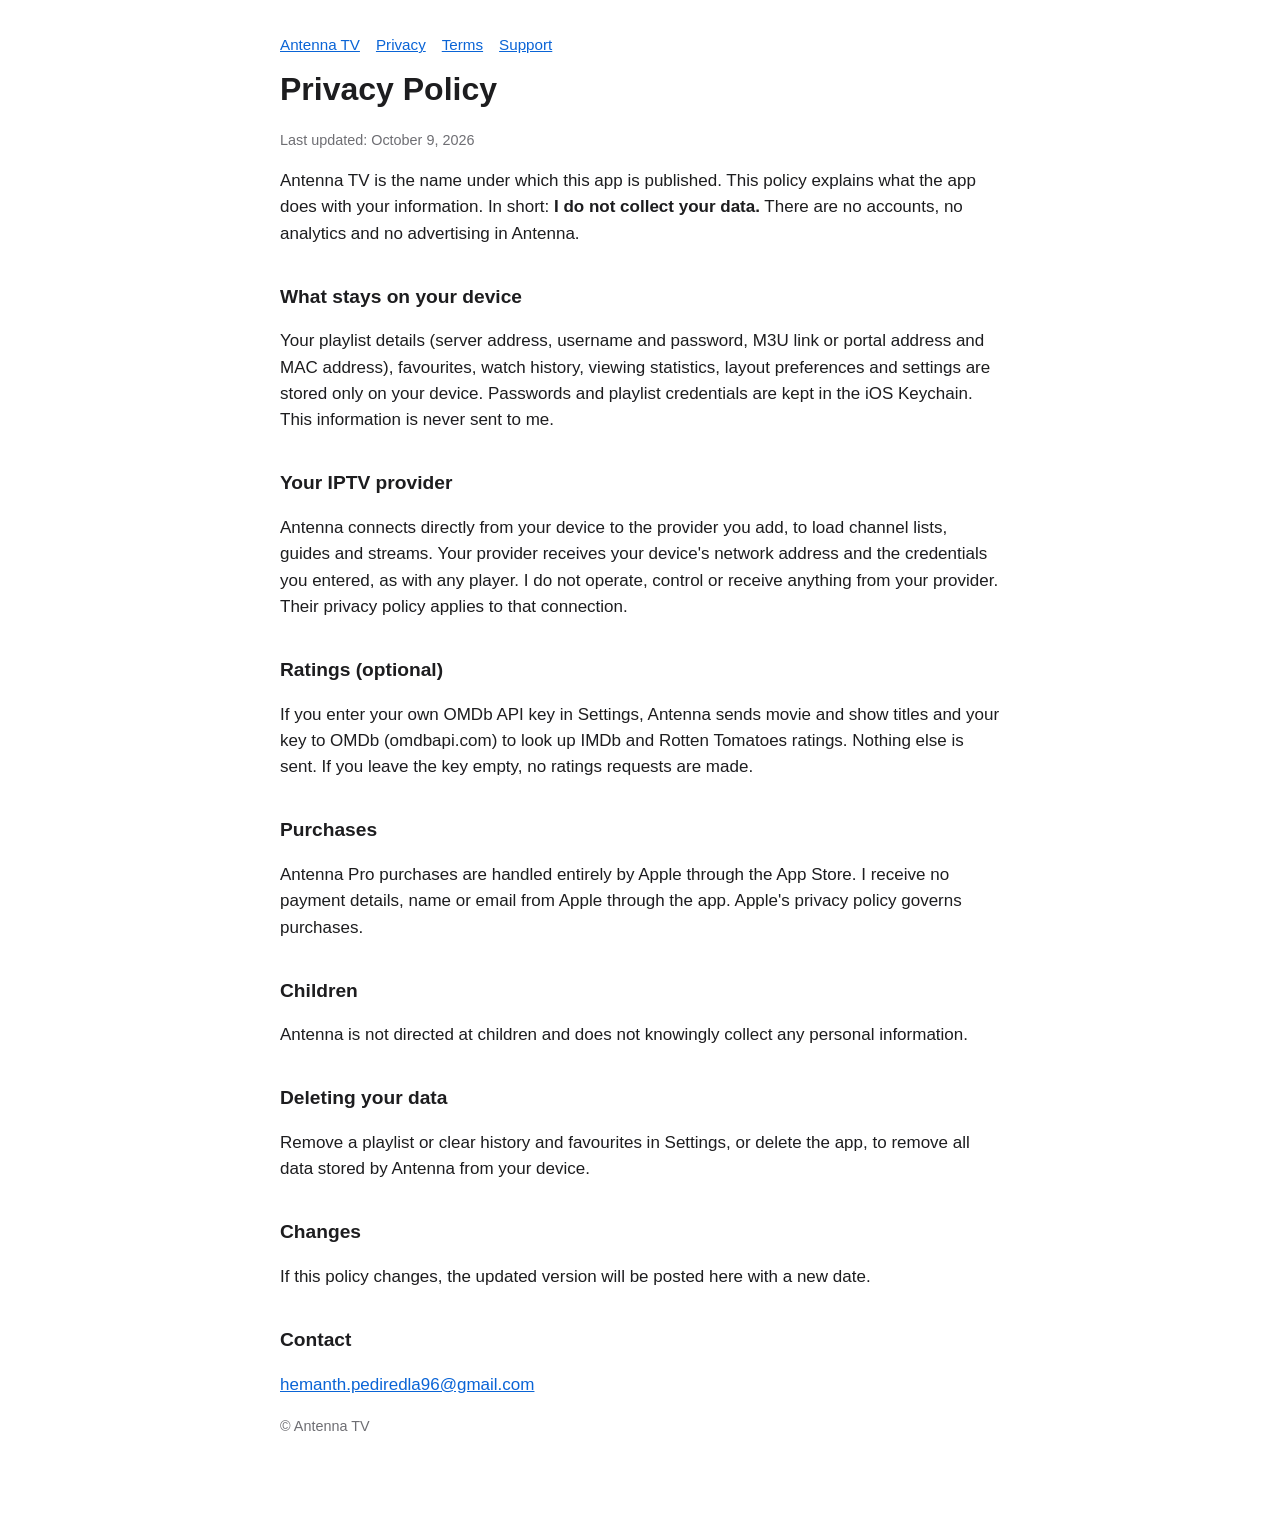
==== privacy.html @ 3e27599d "Add files via upload" ====
<!doctype html>
<html lang="en"><head><meta charset="utf-8"><meta name="viewport" content="width=device-width,initial-scale=1">
<title>Privacy Policy – Antenna TV</title>
<style>
:root{color-scheme:light dark;--bg:#fff;--fg:#1d1d1f;--mut:#6e6e73;--ac:#0a64d6}
@media(prefers-color-scheme:dark){:root{--bg:#111;--fg:#f2f2f2;--mut:#a1a1a6;--ac:#6cb0ff}}
body{margin:0;background:var(--bg);color:var(--fg);font:17px/1.55 -apple-system,BlinkMacSystemFont,"Segoe UI",Roboto,sans-serif}
main{max-width:720px;margin:0 auto;padding:32px 20px 64px}
h1{font-size:2rem;margin:.2em 0}h2{font-size:1.2rem;margin-top:1.8em}
a{color:var(--ac)}.mut{color:var(--mut);font-size:.9rem}
nav a{margin-right:16px;font-size:.95rem}
</style></head><body><main>
<nav><a href="index.html">Antenna TV</a><a href="privacy.html">Privacy</a><a href="terms.html">Terms</a><a href="support.html">Support</a></nav>
<h1>Privacy Policy</h1>
<p class="mut">Last updated: October 9, 2026</p>
<p>Antenna TV is the name under which this app is published. This policy explains what the app does with your information. In short: <strong>I do not collect your data.</strong> There are no accounts, no analytics and no advertising in Antenna.</p>
<h2>What stays on your device</h2>
<p>Your playlist details (server address, username and password, M3U link or portal address and MAC address), favourites, watch history, viewing statistics, layout preferences and settings are stored only on your device. Passwords and playlist credentials are kept in the iOS Keychain. This information is never sent to me.</p>
<h2>Your IPTV provider</h2>
<p>Antenna connects directly from your device to the provider you add, to load channel lists, guides and streams. Your provider receives your device's network address and the credentials you entered, as with any player. I do not operate, control or receive anything from your provider. Their privacy policy applies to that connection.</p>
<h2>Ratings (optional)</h2>
<p>If you enter your own OMDb API key in Settings, Antenna sends movie and show titles and your key to OMDb (omdbapi.com) to look up IMDb and Rotten Tomatoes ratings. Nothing else is sent. If you leave the key empty, no ratings requests are made.</p>
<h2>Purchases</h2>
<p>Antenna Pro purchases are handled entirely by Apple through the App Store. I receive no payment details, name or email from Apple through the app. Apple's privacy policy governs purchases.</p>
<h2>Children</h2>
<p>Antenna is not directed at children and does not knowingly collect any personal information.</p>
<h2>Deleting your data</h2>
<p>Remove a playlist or clear history and favourites in Settings, or delete the app, to remove all data stored by Antenna from your device.</p>
<h2>Changes</h2>
<p>If this policy changes, the updated version will be posted here with a new date.</p>
<h2>Contact</h2>
<p><a href="mailto:hemanth.pediredla96@gmail.com">hemanth.pediredla96@gmail.com</a></p>
<p class="mut">© Antenna TV</p>
</main></body></html>
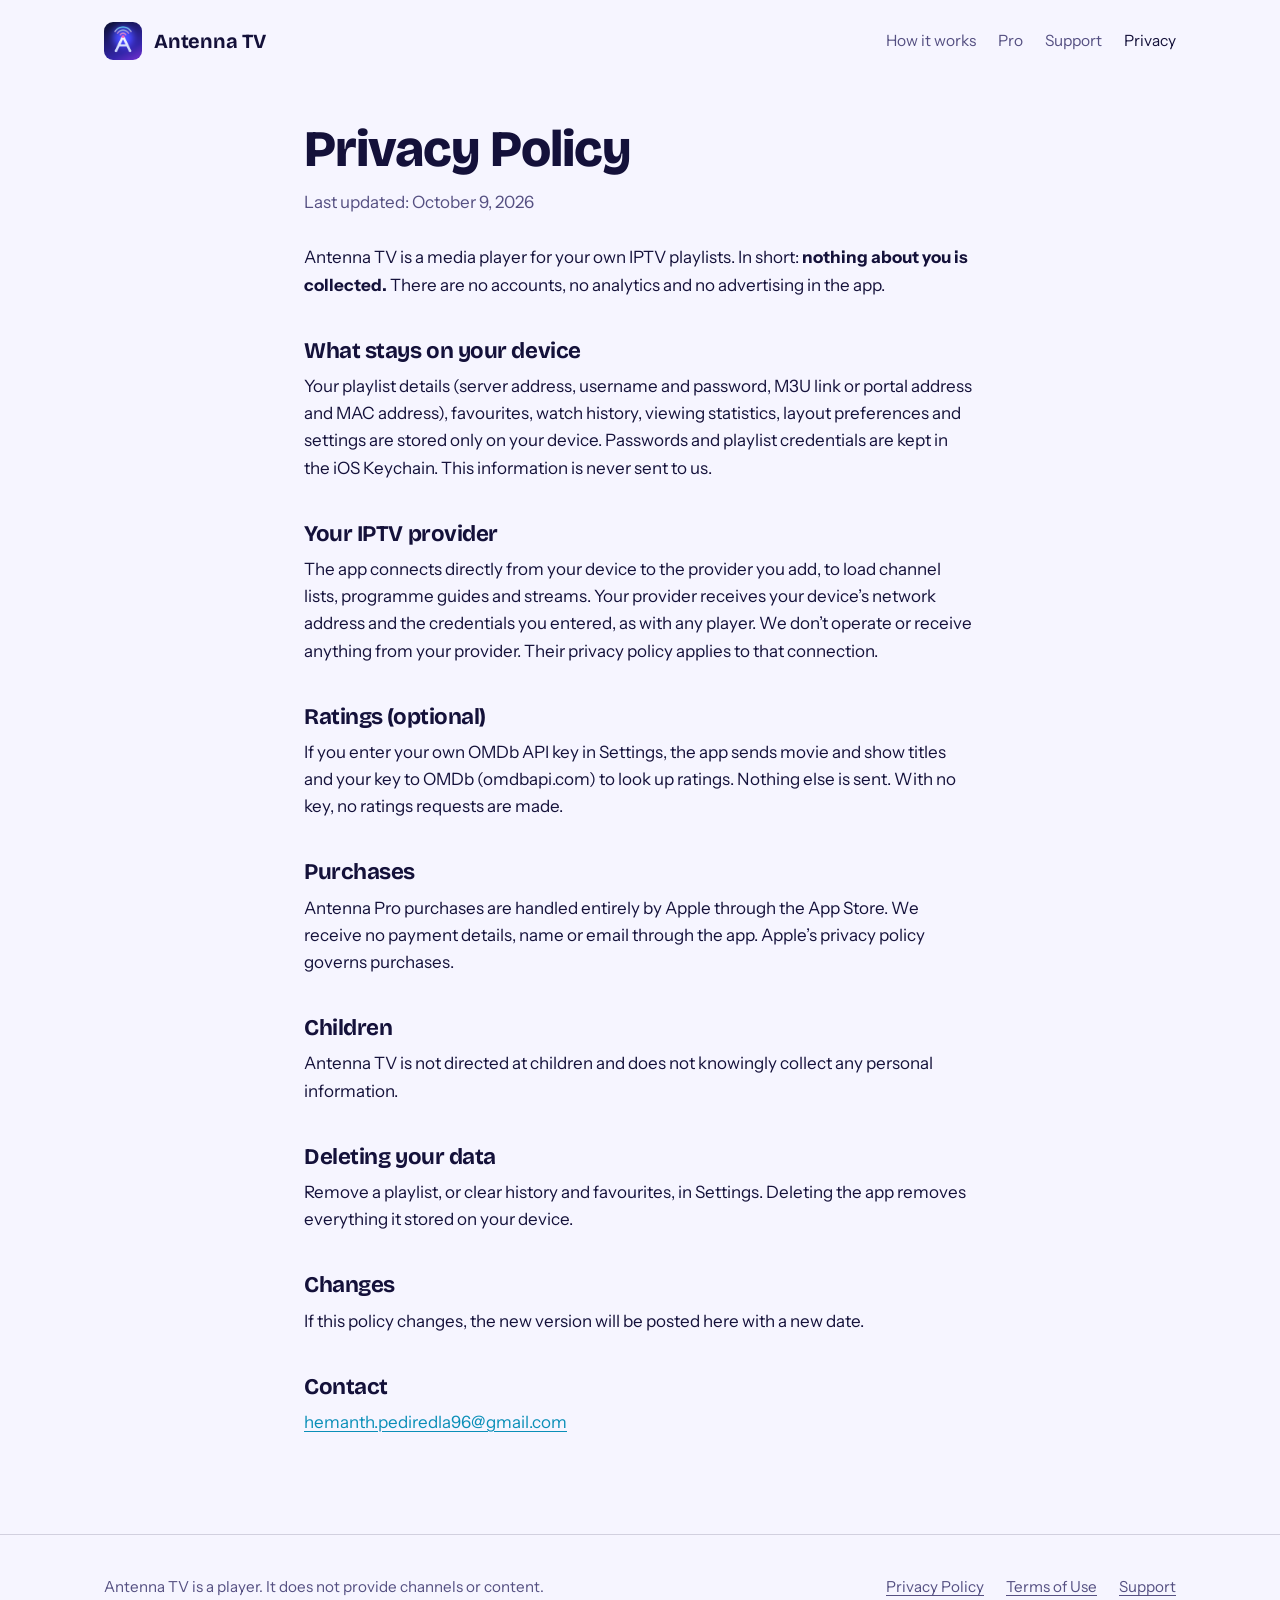
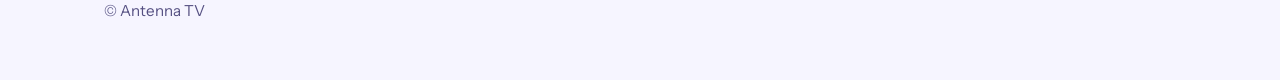
==== commit f2552ba1: "Add files via upload" ====
--- a/privacy.html
+++ b/privacy.html
@@ -1,34 +1,28 @@
 <!doctype html>
 <html lang="en"><head><meta charset="utf-8"><meta name="viewport" content="width=device-width,initial-scale=1">
-<title>Privacy Policy – Antenna TV</title>
-<style>
-:root{color-scheme:light dark;--bg:#fff;--fg:#1d1d1f;--mut:#6e6e73;--ac:#0a64d6}
-@media(prefers-color-scheme:dark){:root{--bg:#111;--fg:#f2f2f2;--mut:#a1a1a6;--ac:#6cb0ff}}
-body{margin:0;background:var(--bg);color:var(--fg);font:17px/1.55 -apple-system,BlinkMacSystemFont,"Segoe UI",Roboto,sans-serif}
-main{max-width:720px;margin:0 auto;padding:32px 20px 64px}
-h1{font-size:2rem;margin:.2em 0}h2{font-size:1.2rem;margin-top:1.8em}
-a{color:var(--ac)}.mut{color:var(--mut);font-size:.9rem}
-nav a{margin-right:16px;font-size:.95rem}
-</style></head><body><main>
-<nav><a href="index.html">Antenna TV</a><a href="privacy.html">Privacy</a><a href="terms.html">Terms</a><a href="support.html">Support</a></nav>
-<h1>Privacy Policy</h1>
-<p class="mut">Last updated: October 9, 2026</p>
-<p>Antenna TV is the name under which this app is published. This policy explains what the app does with your information. In short: <strong>I do not collect your data.</strong> There are no accounts, no analytics and no advertising in Antenna.</p>
+<title>Privacy Policy – Antenna TV</title><meta name="description" content="What Antenna TV does with your information.">
+<link rel="icon" type="image/png" href="[data-uri]">
+<link rel="preconnect" href="https://fonts.googleapis.com"><link rel="preconnect" href="https://fonts.gstatic.com" crossorigin>
+<link href="https://fonts.googleapis.com/css2?family=Bricolage+Grotesque:opsz,wght@12..96,500;12..96,700;12..96,800&family=Instrument+Sans:wght@400;500;600&display=swap" rel="stylesheet">
+<link rel="stylesheet" href="site.css"></head><body>
+<header class="wrap"><div class="bar"><a class="brand" href="index.html"><span class="logo" aria-hidden="true"></span>Antenna TV</a>
+<nav aria-label="Main"><a href="index.html#how">How it works</a><a href="index.html#pro">Pro</a><a href="support.html">Support</a><a href="privacy.html" aria-current="page">Privacy</a></nav></div></header>
+<main class="doc"><div class="wrap"><h1>Privacy Policy</h1><p class="when">Last updated: October 9, 2026</p>
+<p>Antenna TV is a media player for your own IPTV playlists. In short: <strong>nothing about you is collected.</strong> There are no accounts, no analytics and no advertising in the app.</p>
 <h2>What stays on your device</h2>
-<p>Your playlist details (server address, username and password, M3U link or portal address and MAC address), favourites, watch history, viewing statistics, layout preferences and settings are stored only on your device. Passwords and playlist credentials are kept in the iOS Keychain. This information is never sent to me.</p>
+<p>Your playlist details (server address, username and password, M3U link or portal address and MAC address), favourites, watch history, viewing statistics, layout preferences and settings are stored only on your device. Passwords and playlist credentials are kept in the iOS Keychain. This information is never sent to us.</p>
 <h2>Your IPTV provider</h2>
-<p>Antenna connects directly from your device to the provider you add, to load channel lists, guides and streams. Your provider receives your device's network address and the credentials you entered, as with any player. I do not operate, control or receive anything from your provider. Their privacy policy applies to that connection.</p>
+<p>The app connects directly from your device to the provider you add, to load channel lists, programme guides and streams. Your provider receives your device’s network address and the credentials you entered, as with any player. We don’t operate or receive anything from your provider. Their privacy policy applies to that connection.</p>
 <h2>Ratings (optional)</h2>
-<p>If you enter your own OMDb API key in Settings, Antenna sends movie and show titles and your key to OMDb (omdbapi.com) to look up IMDb and Rotten Tomatoes ratings. Nothing else is sent. If you leave the key empty, no ratings requests are made.</p>
+<p>If you enter your own OMDb API key in Settings, the app sends movie and show titles and your key to OMDb (omdbapi.com) to look up ratings. Nothing else is sent. With no key, no ratings requests are made.</p>
 <h2>Purchases</h2>
-<p>Antenna Pro purchases are handled entirely by Apple through the App Store. I receive no payment details, name or email from Apple through the app. Apple's privacy policy governs purchases.</p>
+<p>Antenna Pro purchases are handled entirely by Apple through the App Store. We receive no payment details, name or email through the app. Apple’s privacy policy governs purchases.</p>
 <h2>Children</h2>
-<p>Antenna is not directed at children and does not knowingly collect any personal information.</p>
+<p>Antenna TV is not directed at children and does not knowingly collect any personal information.</p>
 <h2>Deleting your data</h2>
-<p>Remove a playlist or clear history and favourites in Settings, or delete the app, to remove all data stored by Antenna from your device.</p>
+<p>Remove a playlist, or clear history and favourites, in Settings. Deleting the app removes everything it stored on your device.</p>
 <h2>Changes</h2>
-<p>If this policy changes, the updated version will be posted here with a new date.</p>
+<p>If this policy changes, the new version will be posted here with a new date.</p>
 <h2>Contact</h2>
-<p><a href="mailto:hemanth.pediredla96@gmail.com">hemanth.pediredla96@gmail.com</a></p>
-<p class="mut">© Antenna TV</p>
-</main></body></html>
+<p><a href="mailto:hemanth.pediredla96@gmail.com">hemanth.pediredla96@gmail.com</a></p></div></main><footer><div class="wrap"><div>Antenna TV is a player. It does not provide channels or content.<br>© Antenna TV</div>
+<nav aria-label="Legal"><a href="privacy.html">Privacy Policy</a><a href="terms.html">Terms of Use</a><a href="support.html">Support</a></nav></div></footer></body></html>
--- a/site.css
+++ b/site.css
@@ -0,0 +1,131 @@
+:root{
+  --bg:#0f0c33; --bg2:#171250; --ink:#f1efff; --mute:#a9a4d6; --line:rgba(241,239,255,.14);
+  --violet:#6a4cff; --cyan:#4fd8ff; --pink:#ff5fb8; --btn:#f1efff; --btnink:#0f0c33;
+  --panel:rgba(255,255,255,.05);
+}
+@media (prefers-color-scheme: light){
+  :root{ --bg:#f6f5ff; --bg2:#ebe8ff; --ink:#14113a; --mute:#555082; --line:rgba(20,17,58,.16);
+    --violet:#4a30d8; --cyan:#0a8fb8; --pink:#c42a86; --btn:#14113a; --btnink:#f6f5ff; --panel:rgba(20,17,58,.04);}
+}
+*{box-sizing:border-box}
+html{scroll-behavior:smooth}
+body{margin:0;background:var(--bg);color:var(--ink);font:400 1.0625rem/1.6 "Instrument Sans",system-ui,-apple-system,"Segoe UI",sans-serif;-webkit-font-smoothing:antialiased}
+h1,h2,h3{font-family:"Bricolage Grotesque","Instrument Sans",system-ui,sans-serif;line-height:1.08;margin:0;letter-spacing:-.02em}
+a{color:var(--cyan);text-underline-offset:3px}
+a:focus-visible,button:focus-visible,summary:focus-visible{outline:3px solid var(--cyan);outline-offset:3px;border-radius:6px}
+.wrap{max-width:1120px;margin:0 auto;padding:0 24px}
+
+/* top bar */
+.bar{display:flex;align-items:center;justify-content:space-between;padding:22px 0}
+.brand{display:flex;align-items:center;gap:12px;color:var(--ink);text-decoration:none;font:700 1.25rem "Bricolage Grotesque",sans-serif;letter-spacing:-.01em}
+.bar nav{display:flex;gap:22px}
+.bar nav a{color:var(--mute);text-decoration:none;font-size:.97rem}
+.bar nav a:hover,.bar nav a[aria-current]{color:var(--ink)}
+
+/* hero */
+.hero{position:relative;overflow:hidden;background:
+  radial-gradient(900px 520px at 78% 38%,rgba(106,76,255,.55),transparent 70%),var(--bg)}
+.hero .wrap{display:grid;grid-template-columns:1.05fr .95fr;gap:40px;align-items:center;padding-top:36px;padding-bottom:96px;min-height:640px}
+.hero h1{font-size:clamp(2.6rem,6.2vw,4.9rem);font-weight:800;max-width:11ch}
+.hero p.lede{font-size:1.2rem;color:var(--mute);max-width:34rem;margin:26px 0 0}
+.hero p.lede strong{color:var(--ink);font-weight:600}
+.actions{display:flex;flex-wrap:wrap;gap:14px;margin-top:34px;align-items:center}
+.btn{display:inline-block;background:var(--btn);color:var(--btnink);padding:14px 22px;border-radius:12px;font-weight:600;text-decoration:none}
+.btn.quiet{background:transparent;color:var(--ink);border:1px solid var(--line)}
+.soon{color:var(--mute);font-size:.95rem}
+
+.stage{position:relative;display:flex;flex-direction:column;align-items:center}
+.rings{width:min(100%,470px);height:auto;margin-bottom:-34px;pointer-events:none}
+.rings path{fill:none;stroke-width:15;stroke-linecap:round;stroke-dasharray:1;stroke-dashoffset:1;animation:draw 1.6s cubic-bezier(.2,.7,.2,1) .3s forwards}
+.rings path:nth-child(2){animation-delay:.55s}.rings path:nth-child(3){animation-delay:.8s}
+@keyframes draw{to{stroke-dashoffset:0}}
+@media (prefers-reduced-motion:reduce){.rings path{animation:none;stroke-dashoffset:0}}
+
+/* phone */
+.phone{position:relative;width:280px;aspect-ratio:280/580;border-radius:46px;padding:11px;background:#0a0826;box-shadow:0 0 0 2px #2b2780,0 40px 90px rgba(0,0,0,.55)}
+.screen{height:100%;border-radius:36px;overflow:hidden;background:#0d0a2c;color:#f1efff;padding:42px 14px 14px;position:relative;font-size:12px;line-height:1.3}
+.screen:before{content:"";position:absolute;top:10px;left:50%;width:84px;height:24px;margin-left:-42px;border-radius:14px;background:#04031a}
+.s-top{display:flex;justify-content:space-between;align-items:center;margin-bottom:10px;font:700 15px "Bricolage Grotesque",sans-serif}
+.s-top span{font:500 11px "Instrument Sans";color:#a9a4d6}
+.s-hero{height:112px;border-radius:14px;padding:12px;display:flex;flex-direction:column;justify-content:flex-end;background:linear-gradient(160deg,rgba(15,12,51,0) 30%,rgba(15,12,51,.9)),linear-gradient(135deg,#ff8a5f,#d6338e 45%,#4a30d8)}
+.s-hero b{font:800 18px "Bricolage Grotesque",sans-serif}
+.s-hero small{color:#e6e2ff}
+.s-play{margin-top:8px;align-self:flex-start;background:#f1efff;color:#0f0c33;font-weight:700;border-radius:8px;padding:5px 12px;font-size:11px}
+.s-row{margin:14px 0 6px;font:700 12.5px "Bricolage Grotesque",sans-serif}
+.s-tiles{display:grid;grid-template-columns:repeat(3,1fr);gap:7px}
+.t{aspect-ratio:2/3;border-radius:9px;padding:6px;display:flex;align-items:flex-end;font-size:9.5px;font-weight:600;line-height:1.15}
+.t1{background:linear-gradient(160deg,#2b6fff,#0b1f66)}
+.t2{background:linear-gradient(160deg,#ffb35c,#a63a12)}
+.t3{background:linear-gradient(160deg,#35d0b0,#0b4f55)}
+.t4{background:linear-gradient(160deg,#b06bff,#33177a)}
+.t5{background:linear-gradient(160deg,#ff6b8b,#6a1239)}
+.t6{background:linear-gradient(160deg,#59c8ff,#1b3a8a)}
+.s-live{display:grid;grid-template-columns:repeat(3,1fr);gap:7px}
+.c{border-radius:9px;background:rgba(255,255,255,.08);padding:7px;min-height:52px}
+.c i{display:block;height:3px;border-radius:2px;background:rgba(255,255,255,.18);margin-top:7px;position:relative}
+.c i:after{content:"";position:absolute;left:0;top:0;height:3px;border-radius:2px;background:#4fd8ff;width:var(--p,50%)}
+.s-tab{position:absolute;left:14px;right:14px;bottom:12px;display:flex;justify-content:space-around;background:rgba(255,255,255,.1);border-radius:16px;padding:9px 0;font-size:10px;color:#cfcaf5}
+.s-tab b{color:#fff}
+
+/* sections */
+section{padding:84px 0;border-top:1px solid var(--line)}
+section h2{font-size:clamp(1.9rem,3.6vw,2.8rem);font-weight:750;max-width:20ch}
+.intro{color:var(--mute);max-width:40rem;margin:18px 0 0}
+.split{display:grid;grid-template-columns:.9fr 1.1fr;gap:56px;align-items:start}
+dl.sources{margin:0}
+dl.sources div{padding:20px 0;border-bottom:1px solid var(--line)}
+dl.sources div:first-child{padding-top:0}
+dl.sources dt{font:700 1.3rem "Bricolage Grotesque",sans-serif}
+dl.sources dd{margin:6px 0 0;color:var(--mute)}
+.cols{display:grid;grid-template-columns:repeat(3,1fr);gap:48px;margin-top:44px}
+.cols h3{font-size:1.45rem;margin-bottom:10px}
+.cols p{margin:0;color:var(--mute)}
+.cols ul{margin:12px 0 0;padding-left:1.1rem;color:var(--mute)}
+.cols li{margin:4px 0}
+
+table{width:100%;border-collapse:collapse;margin-top:36px}
+th,td{text-align:left;padding:14px 12px;border-bottom:1px solid var(--line);vertical-align:top}
+th{font:700 1rem "Bricolage Grotesque",sans-serif}
+td.y{color:var(--cyan);font-weight:600}
+td.n{color:var(--mute)}
+.prices{display:flex;flex-wrap:wrap;gap:36px;margin-top:40px}
+.prices div b{display:block;font:800 2.1rem "Bricolage Grotesque",sans-serif;letter-spacing:-.02em}
+.prices div span{color:var(--mute);font-size:.97rem}
+.fine{color:var(--mute);font-size:.9rem;margin-top:20px;max-width:42rem}
+
+details{border-bottom:1px solid var(--line);padding:18px 0}
+details:first-of-type{border-top:1px solid var(--line);margin-top:30px}
+summary{cursor:pointer;font:650 1.15rem "Bricolage Grotesque",sans-serif;list-style:none}
+summary::-webkit-details-marker{display:none}
+summary:after{content:"+";float:right;color:var(--mute)}
+details[open] summary:after{content:"–"}
+details p{margin:12px 0 0;color:var(--mute);max-width:46rem}
+
+footer{border-top:1px solid var(--line);padding:40px 0 56px;color:var(--mute);font-size:.95rem}
+footer .wrap{display:flex;flex-wrap:wrap;gap:16px 36px;justify-content:space-between}
+footer nav{display:flex;gap:22px;flex-wrap:wrap}
+footer a{color:var(--mute)}footer a:hover{color:var(--ink)}
+
+/* document pages */
+.doc{padding:40px 0 88px}
+.doc .wrap{max-width:720px}
+.doc h1{font-size:clamp(2.2rem,5vw,3.2rem);font-weight:800}
+.doc .when{color:var(--mute);margin:12px 0 28px}
+.doc h2{font-size:1.4rem;margin:40px 0 8px;font-weight:700;max-width:none}
+.doc p,.doc li{max-width:68ch}
+.doc p{margin:10px 0}
+.doc ul{padding-left:1.2rem}
+.doc a{color:var(--cyan)}
+
+@media (max-width:900px){
+  .hero .wrap{grid-template-columns:1fr;padding-bottom:64px;min-height:0}
+  .stage{margin-top:28px}
+  .split{grid-template-columns:1fr;gap:36px}
+  .cols{grid-template-columns:1fr;gap:34px}
+  .bar nav{gap:16px}
+}
+@media (max-width:520px){.bar nav a:nth-child(n+3){display:none}.prices{gap:24px}}
+
+.s-tiles.wide .t{aspect-ratio:4/3}
+
+.logo{display:block;width:38px;height:38px;border-radius:9px;background:url([data-uri]) center/cover}
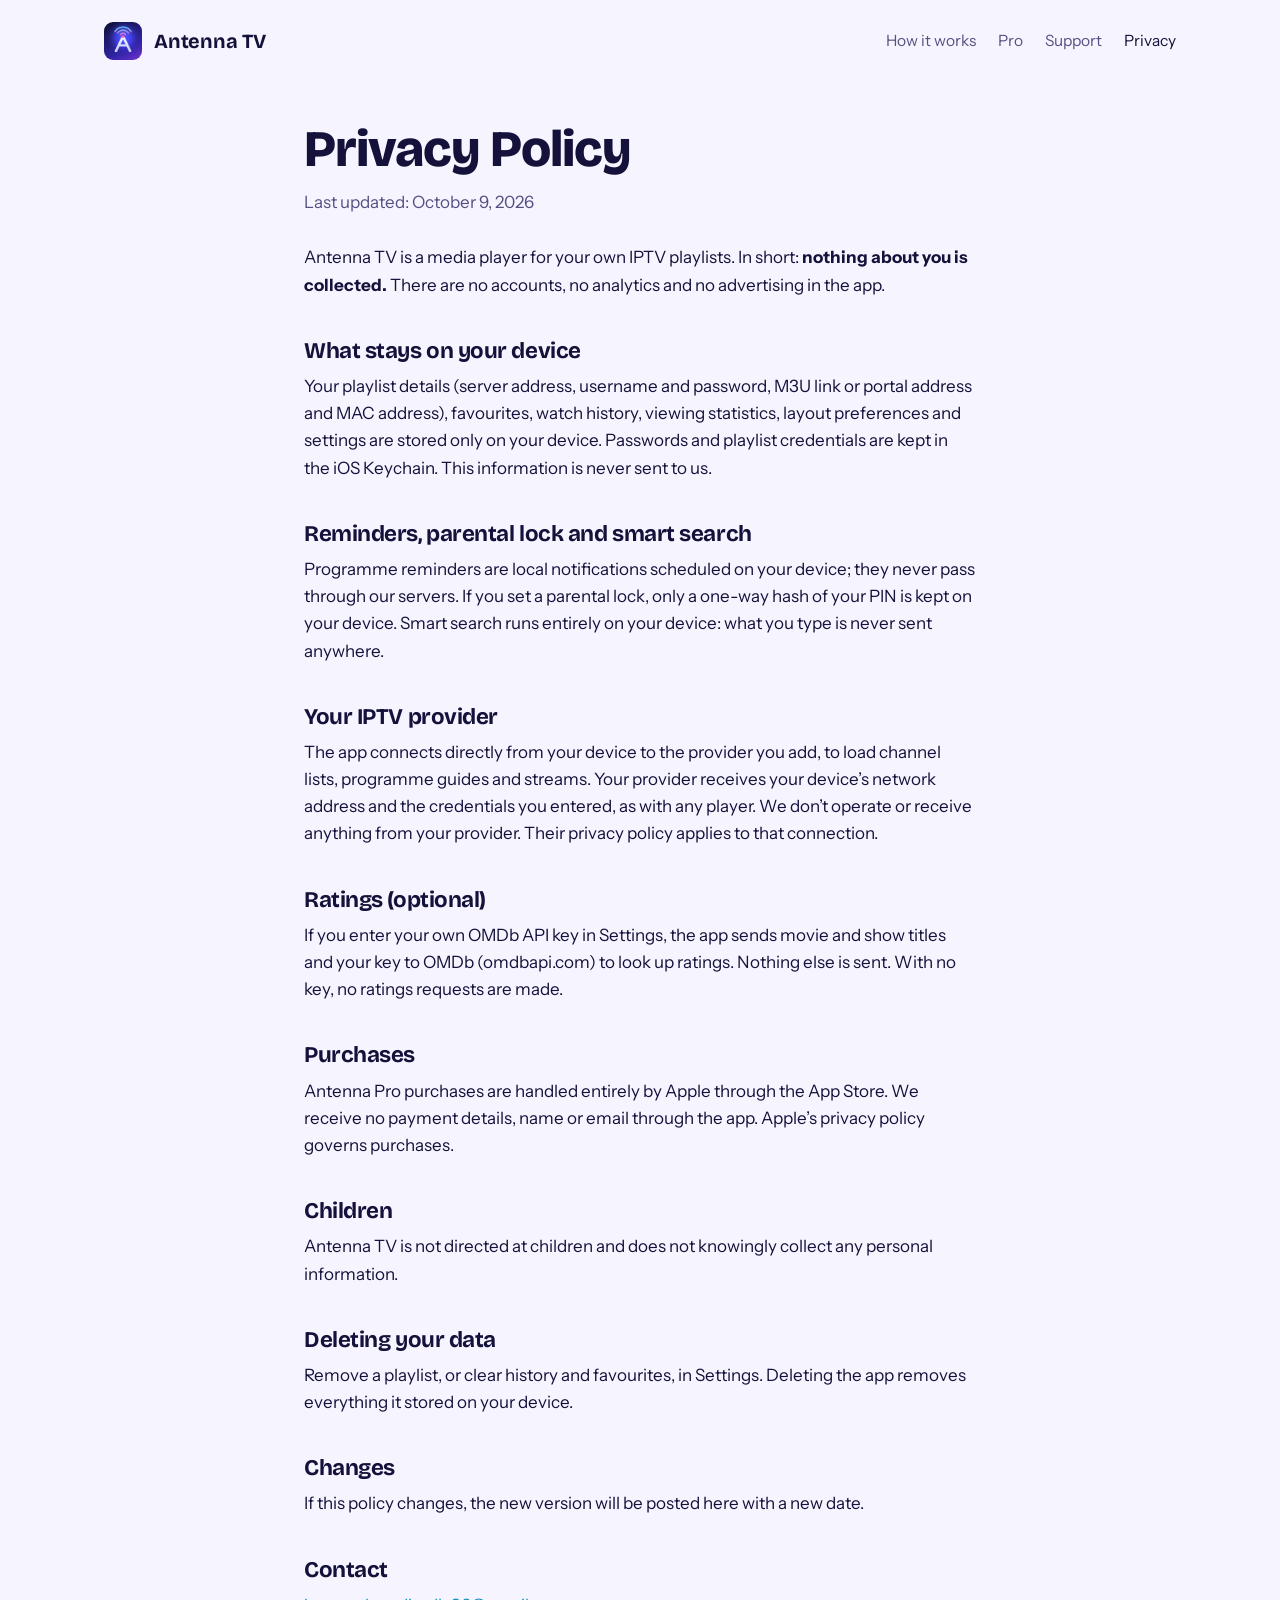
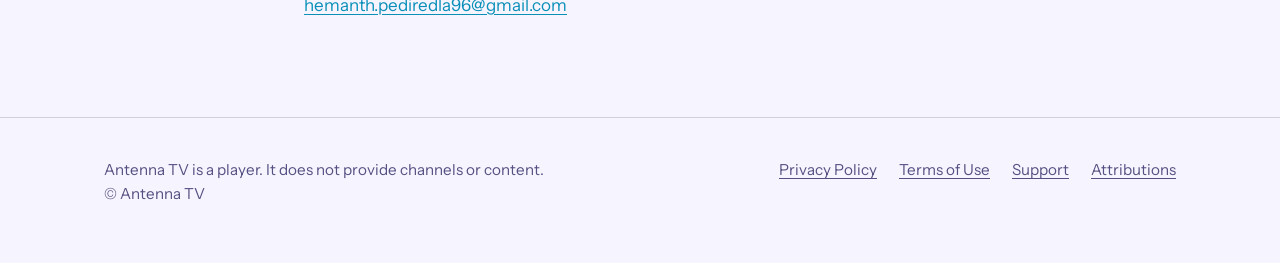
==== commit f864e748: "Update privacy.html" ====
--- a/privacy.html
+++ b/privacy.html
@@ -11,6 +11,8 @@
 <p>Antenna TV is a media player for your own IPTV playlists. In short: <strong>nothing about you is collected.</strong> There are no accounts, no analytics and no advertising in the app.</p>
 <h2>What stays on your device</h2>
 <p>Your playlist details (server address, username and password, M3U link or portal address and MAC address), favourites, watch history, viewing statistics, layout preferences and settings are stored only on your device. Passwords and playlist credentials are kept in the iOS Keychain. This information is never sent to us.</p>
+<h2>Reminders, parental lock and smart search</h2>
+<p>Programme reminders are local notifications scheduled on your device; they never pass through our servers. If you set a parental lock, only a one-way hash of your PIN is kept on your device. Smart search runs entirely on your device: what you type is never sent anywhere.</p>
 <h2>Your IPTV provider</h2>
 <p>The app connects directly from your device to the provider you add, to load channel lists, programme guides and streams. Your provider receives your device’s network address and the credentials you entered, as with any player. We don’t operate or receive anything from your provider. Their privacy policy applies to that connection.</p>
 <h2>Ratings (optional)</h2>
@@ -25,4 +27,4 @@
 <p>If this policy changes, the new version will be posted here with a new date.</p>
 <h2>Contact</h2>
 <p><a href="mailto:hemanth.pediredla96@gmail.com">hemanth.pediredla96@gmail.com</a></p></div></main><footer><div class="wrap"><div>Antenna TV is a player. It does not provide channels or content.<br>© Antenna TV</div>
-<nav aria-label="Legal"><a href="privacy.html">Privacy Policy</a><a href="terms.html">Terms of Use</a><a href="support.html">Support</a></nav></div></footer></body></html>+<nav aria-label="Legal"><a href="privacy.html">Privacy Policy</a><a href="terms.html">Terms of Use</a><a href="support.html">Support</a><a href="attributions.html">Attributions</a></nav></div></footer></body></html>
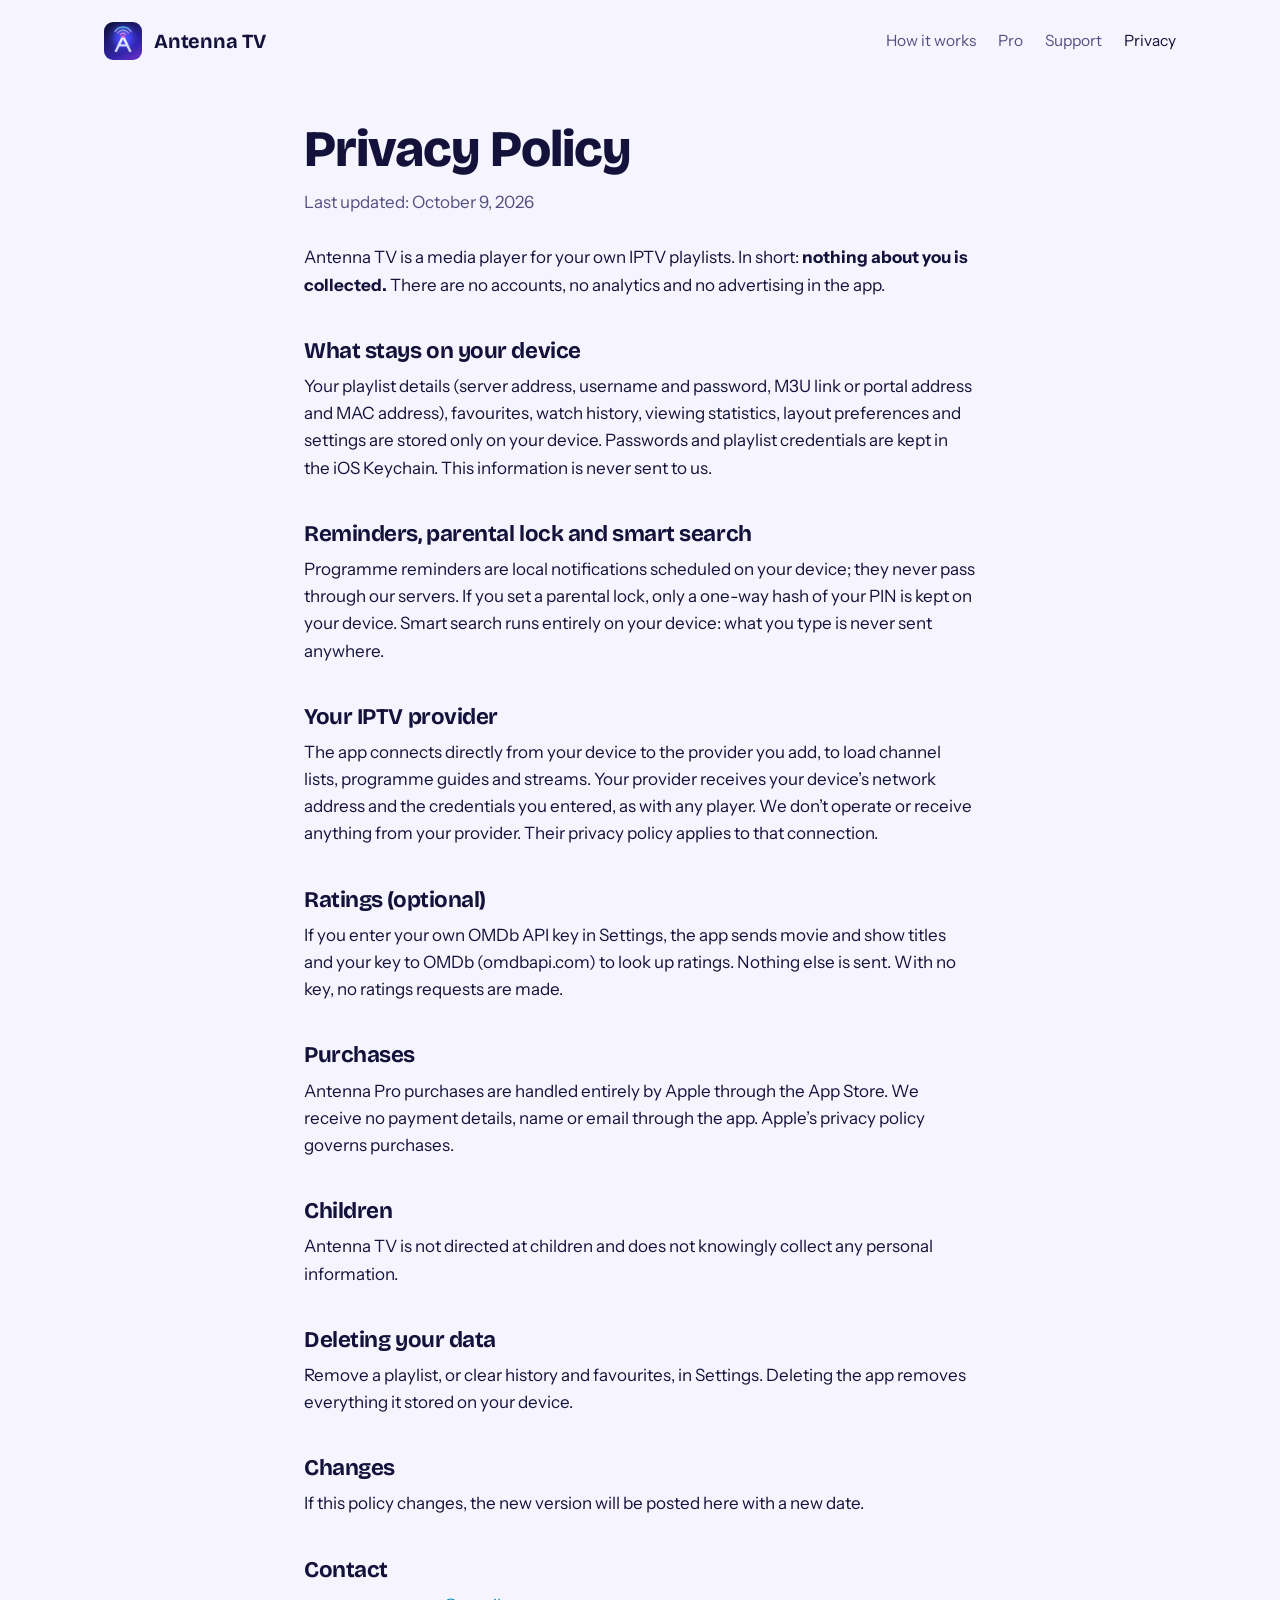
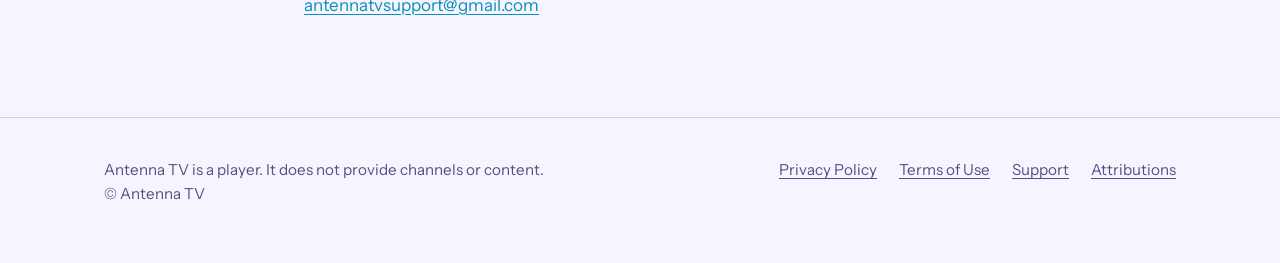
==== commit 663b6f5a: "Update privacy.html" ====
--- a/privacy.html
+++ b/privacy.html
@@ -26,5 +26,5 @@
 <h2>Changes</h2>
 <p>If this policy changes, the new version will be posted here with a new date.</p>
 <h2>Contact</h2>
-<p><a href="mailto:hemanth.pediredla96@gmail.com">hemanth.pediredla96@gmail.com</a></p></div></main><footer><div class="wrap"><div>Antenna TV is a player. It does not provide channels or content.<br>© Antenna TV</div>
+<p><a href="mailto:antennatvsupport@gmail.com">antennatvsupport@gmail.com</a></p></div></main><footer><div class="wrap"><div>Antenna TV is a player. It does not provide channels or content.<br>© Antenna TV</div>
 <nav aria-label="Legal"><a href="privacy.html">Privacy Policy</a><a href="terms.html">Terms of Use</a><a href="support.html">Support</a><a href="attributions.html">Attributions</a></nav></div></footer></body></html>
